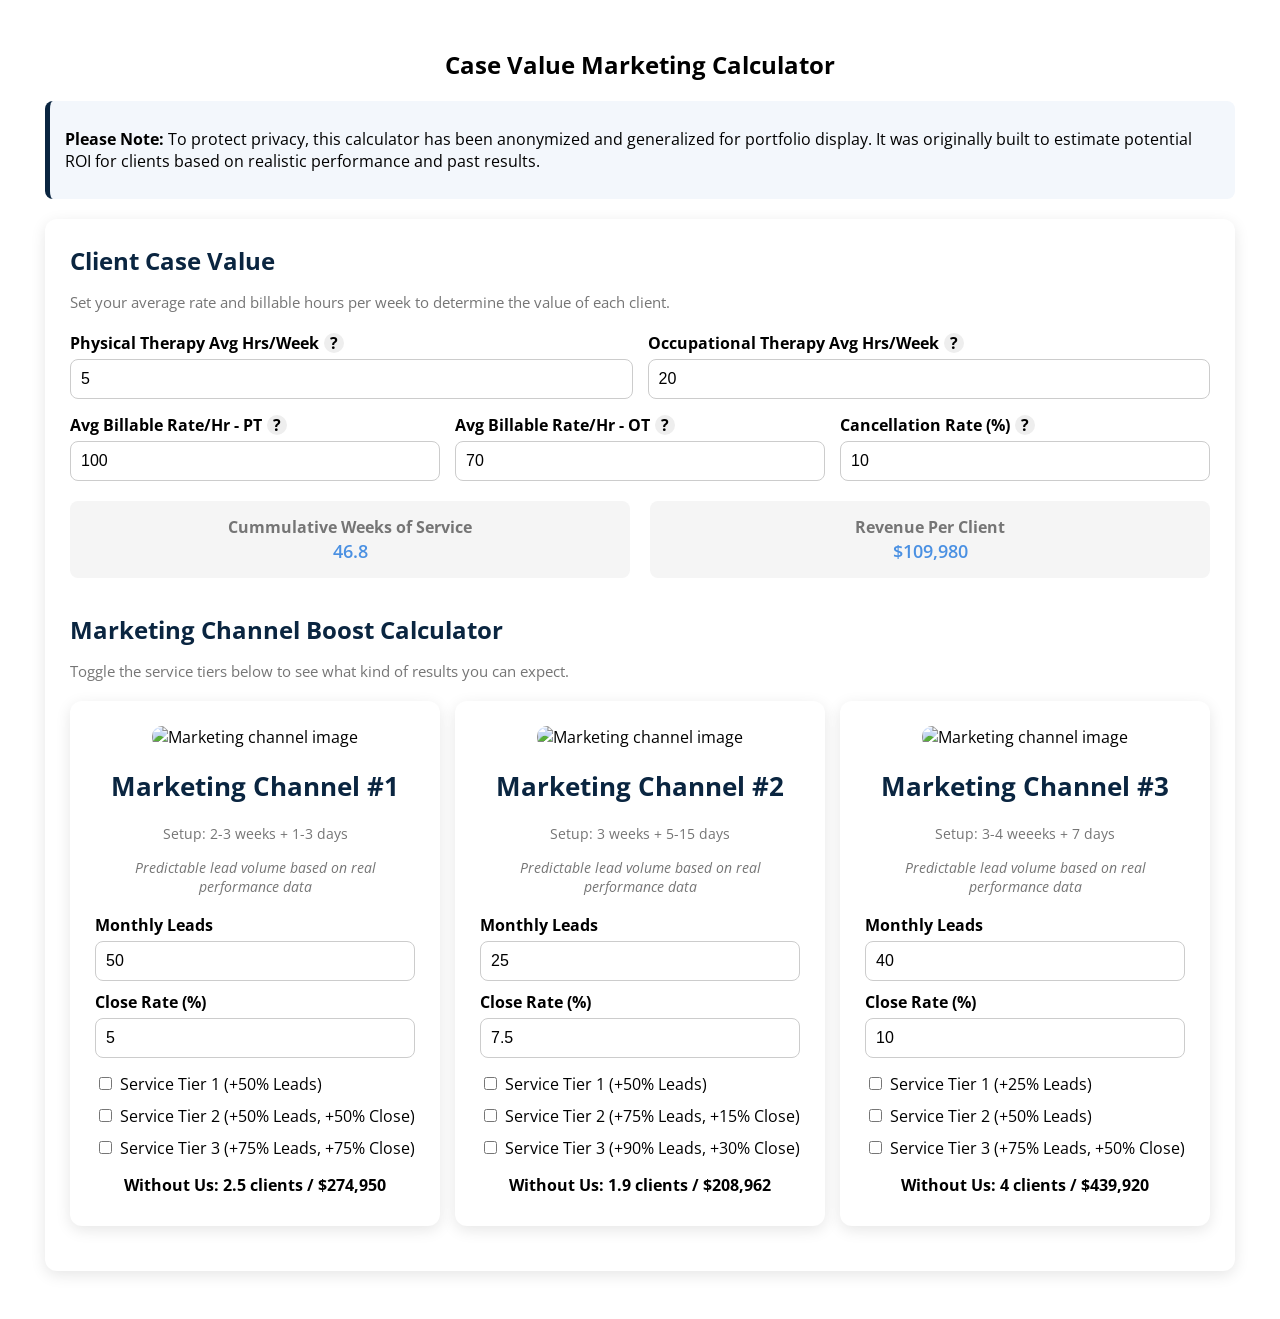
==== projects/case-value-marketing-calculator/index.html @ 962901e9 "initial commit" ====
<!DOCTYPE html>
<html lang="en">
<head>
  <meta charset="UTF-8">
  <meta name="viewport" content="width=device-width, initial-scale=1.0">

  <title>Case Value Marketing Calculator</title>

  <link rel="stylesheet" href="index.css">

  <!-- Google Font (Open Sans) -->
  <link rel="preconnect" href="https://fonts.googleapis.com">
  <link rel="preconnect" href="https://fonts.gstatic.com" crossorigin>
  <link href="https://fonts.googleapis.com/css2?family=Open+Sans:ital,wght@0,300..800;1,300..800&display=swap" rel="stylesheet">
</head>
<body>

  <div class="roi-calc">
    <h2 class="calc-title">Case Value Marketing Calculator</h2>
    <div class="note">
      <p><strong>Please Note: </strong>To protect privacy, this calculator has been anonymized and generalized for portfolio display. It was originally built to estimate potential ROI for clients based on realistic performance and past results.</p>
    </div>

    <div class="case-value card">
      <h3 class="inner-calc-title">Client Case Value</h3>
      <p class="inner-calc-subtitle muted">Set your average rate and billable hours per week to determine the value of each client.</p>
      <div class="inputs grid">
        <div class="input-row">
          <label>Physical Therapy Avg Hrs/Week
            <span class="tooltip hint">?<span class="hint-text">Your weekly direct therapy hours per client. Adjust to match your current numbers.</span></span>
          </label>
          <input type="number" id="hrsService1" value="5" min="0">
        </div>
        <div class="input-row">
          <label>Occupational Therapy Avg Hrs/Week
            <span class="tooltip hint">?<span class="hint-text">Your weekly direct therapy hours per client. Adjust to match your current numbers.</span></span>
          </label>
          <input type="number" id="hrsService2" value="20" min="0">
        </div>
        <div class="input-row">
          <label>Avg Billable Rate/Hr - PT
            <span class="tooltip hint">?<span class="hint-text">Enter your average rate per hour for PT services.</span></span>
          </label>
          <input type="number" id="billableRate1" value="100" min="0">
        </div>
        <div class="input-row">
          <label>Avg Billable Rate/Hr - OT
            <span class="tooltip hint">?<span class="hint-text">Enter your average rate per hour for OT services.</span></span>
          </label>
          <input type="number" id="billableRate2" value="70" min="0">
        </div>
        <div class="input-row">
          <label>Cancellation Rate (%)
            <span class="tooltip hint">?<span class="hint-text">Percent of sessions lost to cancellations, no-shows or holidays.</span></span>
          </label>
          <input type="number" id="cancelRate" value="10" min="0" max="100" step="1">
        </div>
      </div>
      <div class="results grid">
        <div class="result-box">
          <p>Cummulative Weeks of Service</p>
          <span id="weeksService" class="highlight">46.8</span>
        </div>
        <div class="result-box">
          <p>Revenue Per Client</p>
          <span id="caseRevenue" class="highlight">$109,980</span>
        </div>
      </div>
      <div class="marketing-roi">
        <h3 class="inner-calc-title">Marketing Channel Boost Calculator</h3>
        <p class="inner-calc-subtitle muted">Toggle the service tiers below to see what kind of results you can expect.</p>
        <div class="channels grid">
          <div class="channel-tile card" data-channel="channel1">
            <img src="/images/placeholder-cold-1.jpg" alt="Marketing channel image" class="channel-img">
            <h4 class="channel-title">Marketing Channel #1</h4>
            <p class="channel-subtitle muted">Setup: 2-3 weeks + 1-3 days</p>
            <p class="channel-subtitle muted">Predictable lead volume based on real performance data</p>
            <div class="input-row input-row-leads">
              <label>Monthly Leads
                <span class="tooltip hint">?<span class="hint-text">Expected leads without our boost. Adjust freely.</span></span>
              </label>
              <input type="number" class="leads" value="50" min="0">
            </div>
            <div class="input-row input-row-close">
              <label>Close Rate (%)
                <span class="tooltip hint">?<span class="hint-text">Base % of leads that become clients.</span></span>
              </label>
              <input type="number" class="closeRate" value="5" min="0" max="100" step="0.1">
            </div>
            <div class="toggles">
              <label><input type="checkbox" class="toggle-ads">Service Tier 1 (+50% Leads)</label>
              <label><input type="checkbox" class="toggle-sales">Service Tier 2 (+50% Leads, +50% Close)</label>
              <label><input type="checkbox" class="toggle-auto">Service Tier 3 (+75% Leads, +75% Close)</label>
            </div>
            <div class="comparison">
              <p>Without Us: <span class="without clients">2 clients</span> / <span class="without revenue">$219,960</span></p>
              <p>With Us: <span class="with clients highlight">2 clients</span> / <span class="with revenue highlight">$219,960</span></p>
            </div>
          </div>
          <div class="channel-tile card" data-channel="channel2">
            <img src="/images/placeholder-cold-2.jpg" alt="Marketing channel image" class="channel-img">
            <h4 class="channel-title">Marketing Channel #2</h4>
            <p class="channel-subtitle muted">Setup: 3 weeks + 5-15 days</p>
            <p class="channel-subtitle muted">Predictable lead volume based on real performance data</p>
            <div class="input-row input-row-leads">
              <label>Monthly Leads
                <span class="tooltip hint">?<span class="hint-text">Expected leads without our boost. Adjust freely.</span></span>
              </label>
              <input type="number" class="leads" value="25" min="0">
            </div>
            <div class="input-row input-row-close">
              <label>Close Rate (%)
                <span class="tooltip hint">?<span class="hint-text">Base % of leads that become clients.</span></span>
              </label>
              <input type="number" class="closeRate" value="7.5" min="0" max="100" step="0.1">
            </div>
            <div class="toggles">
              <label><input type="checkbox" class="toggle-ads">Service Tier 1 (+50% Leads)</label>
              <label><input type="checkbox" class="toggle-sales">Service Tier 2 (+75% Leads, +15% Close)</label>
              <label><input type="checkbox" class="toggle-auto">Service Tier 3 (+90% Leads, +30% Close)</label>
            </div>
            <div class="comparison">
              <p>Without Us: <span class="without clients">2 clients</span> / <span class="without revenue">$219,960</span></p>
              <p>With Us: <span class="with clients highlight">2 clients</span> / <span class="with revenue highlight">$219,960</span></p>
            </div>
          </div>
          <div class="channel-tile card" data-channel="channel3">
            <img src="/images/placeholder-cold-3.jpg" alt="Marketing channel image" class="channel-img">
            <h4 class="channel-title">Marketing Channel #3</h4>
            <p class="channel-subtitle muted">Setup: 3-4 weeeks + 7 days</p>
            <p class="channel-subtitle muted">Predictable lead volume based on real performance data</p>
            <div class="input-row input-row-leads">
              <label>Monthly Leads
                <span class="tooltip hint">?<span class="hint-text">Expected leads without our boost. Adjust freely.</span></span>
              </label>
              <input type="number" class="leads" value="40" min="0">
            </div>
            <div class="input-row input-row-close">
              <label>Close Rate (%)
                <span class="tooltip hint">?<span class="hint-text">Base % of leads that become clients.</span></span>
              </label>
              <input type="number" class="closeRate" value="10" min="0" max="100" step="0.1">
            </div>
            <div class="toggles">
              <label><input type="checkbox" class="toggle-ads">Service Tier 1 (+25% Leads)</label>
              <label><input type="checkbox" class="toggle-sales">Service Tier 2 (+50% Leads)</label>
              <label><input type="checkbox" class="toggle-auto">Service Tier 3 (+75% Leads, +50% Close)</label>
            </div>
            <div class="comparison">
              <p>Without Us: <span class="without clients">2 clients</span> / <span class="without revenue">$219,960</span></p>
              <p>With Us: <span class="with clients highlight">2 clients</span> / <span class="with revenue highlight">$219,960</span></p>
            </div>
          </div>
        </div>
      </div>
    </div>
  </div>

  <script src="index.js"></script>
  
</body>
</html>
---- projects/case-value-marketing-calculator/index.css ----
.roi-calc { font-family: 'Open Sans', sans-serif; max-width: 1190px; margin: 0 auto; padding: 20px; }

.calc-title { text-align: center; /* color: #2D72D9; */ }
/* .sub-calc-title { display: none; } */
.inner-calc-title { font-size: 1.5rem; margin-top: 35px; }
p.inner-calc-subtitle { margin-bottom: 20px; font-size: 0.95em; }
.case-value > .inner-calc-title { margin-top: 0; }

.note { background: #F3F7FC; border-left: 5px solid #0A2540; padding: 15px; margin-bottom: 20px; border-radius: 8px; }
.note p:first-of-type { margin-top: 12px; }
.note p:last-of-type { margin-bottom: 12px; }

.card { background: white; border-radius: 12px; padding: 25px; box-shadow: 0 4px 15px rgba(0,0,0,0.1); margin-bottom: 20px; }
h3 { color: #0A2540; margin-bottom: 15px; }
.grid { display: grid; gap: 15px; }
.inputs.grid { grid-template-columns: repeat(6, 1fr); /* grid-template-columns: repeat(auto-fit, minmax(300px, 1fr)); */ }
.input-row { display: flex; flex-direction: column; }
.input-row-close { margin-top: 10px; }
.input-row:first-of-type { grid-column: 1 / 4; }
.input-row:nth-of-type(2) { grid-column: 4 / 7; }
.input-row:nth-of-type(3) { grid-column: 1 / 3; }
.input-row:nth-of-type(4) { grid-column: 3 / 5; }
.input-row:nth-of-type(5) { grid-column: 5 / 7; }
.input-row label { font-weight: bold; margin-bottom: 5px; display: flex; align-items: center; gap: 5px; }
.input-row input { padding: 10px; border: 1px solid #ccc; border-radius: 8px; font-size: 16px; }
.static span { padding: 10px; background: #f5f5f5; border-radius: 8px; display: block; }

.results.grid { grid-template-columns: repeat(auto-fit, minmax(49%, 1fr)); gap: 20px; margin-top: 20px; }
.result-box { background: #F5F5F5; padding: 15px; border-radius: 8px; text-align: center; }
/* .result-box:first-of-type { display: none; } */
.result-box p { margin: 0; color: #757575; font-weight: bold; }
.result-box span { font-size: 1.15rem; font-weight: 600; }

.highlight { color: #4A90E2; animation: fadeIn 0.5s; }
.muted { color: #757575; font-size: 0.9em; }

.channels.grid { grid-template-columns: repeat(auto-fit, minmax(300px, 1fr)); }
.channel-tile { text-align: center; transition: transform 0.3s; }
.channel-tile:hover { transform: scale(1.05); }
.channel-img { width: 100%; height: 150px; object-fit: cover; margin-bottom: 10px; }
.channels .channel-img { border-radius: 10px; }
.channel-title { margin-block: 10px 20px; font-size: 26px; color: #0A2540; }
.channel-subtitle:first-of-type { margin-bottom: 5px; }
.channel-subtitle:last-of-type { margin-bottom: 18px; font-style: italic; }

.toggles { display: flex; flex-direction: column; gap: 10px; margin: 15px 0; }
.toggles label { display: flex; align-items: center; gap: 5px; text-align: left; cursor: pointer; }
.disabled { opacity: 0.5; }
.comparison p { margin: 5px 0; font-weight: bold; }
.with { color: #4A90E2; }

.tooltip { background: #eee; border-radius: 50%; width: 20px; height: 20px; display: flex; align-items: center; justify-content: center; cursor: help; }
.hint { position: relative; }
.hint-text { display: none; position: absolute; top: 25px; left: -100px; width: 200px; font-weight: 400; background: #333; color: white; padding: 10px; border-radius: 8px; z-index: 10; }
.hint:hover .hint-text { display: block; }
.marketing-roi .tooltip.hint { display: none; } /* channel boost tooltips */

@keyframes fadeIn { from { opacity: 0; } to { opacity: 1; } }

@media screen and (max-width: 768px) {
  .roi-calc { padding: 10px; }
  .inputs.grid { grid-template-columns: 1fr; }
  .inputs.grid .input-row { grid-column: auto; }
  .results.grid { grid-template-columns: 1fr; }
  .channel-img { height: 120px; }
  .toggles label { text-align: left; }
}
@media screen and (max-width: 767px) {
  .card { padding: 20px; }
}
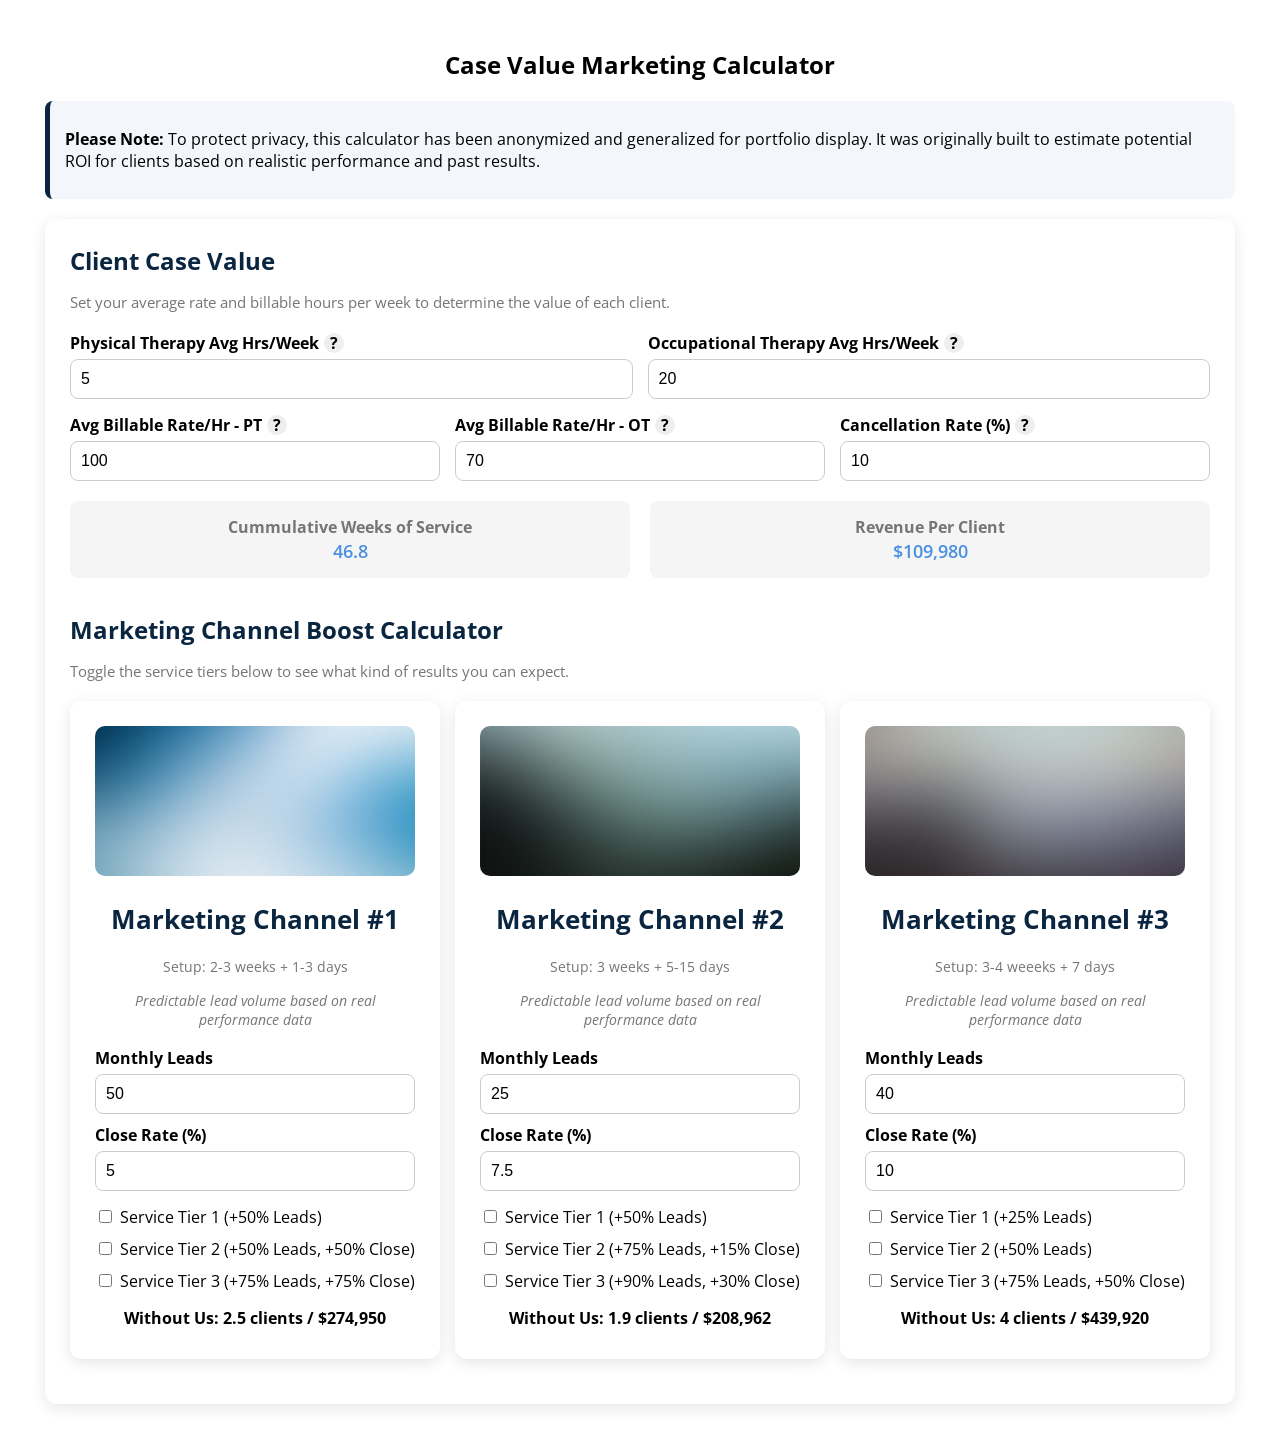
==== commit 77dc470e: "update projects images" ====
--- a/projects/case-value-marketing-calculator/index.html
+++ b/projects/case-value-marketing-calculator/index.html
@@ -71,7 +71,7 @@
         <p class="inner-calc-subtitle muted">Toggle the service tiers below to see what kind of results you can expect.</p>
         <div class="channels grid">
           <div class="channel-tile card" data-channel="channel1">
-            <img src="/images/placeholder-cold-1.jpg" alt="Marketing channel image" class="channel-img">
+            <img src="images/placeholder-cold-1.jpg" alt="Marketing channel image" class="channel-img">
             <h4 class="channel-title">Marketing Channel #1</h4>
             <p class="channel-subtitle muted">Setup: 2-3 weeks + 1-3 days</p>
             <p class="channel-subtitle muted">Predictable lead volume based on real performance data</p>
@@ -98,7 +98,7 @@
             </div>
           </div>
           <div class="channel-tile card" data-channel="channel2">
-            <img src="/images/placeholder-cold-2.jpg" alt="Marketing channel image" class="channel-img">
+            <img src="images/placeholder-cold-2.jpg" alt="Marketing channel image" class="channel-img">
             <h4 class="channel-title">Marketing Channel #2</h4>
             <p class="channel-subtitle muted">Setup: 3 weeks + 5-15 days</p>
             <p class="channel-subtitle muted">Predictable lead volume based on real performance data</p>
@@ -125,7 +125,7 @@
             </div>
           </div>
           <div class="channel-tile card" data-channel="channel3">
-            <img src="/images/placeholder-cold-3.jpg" alt="Marketing channel image" class="channel-img">
+            <img src="images/placeholder-cold-3.jpg" alt="Marketing channel image" class="channel-img">
             <h4 class="channel-title">Marketing Channel #3</h4>
             <p class="channel-subtitle muted">Setup: 3-4 weeeks + 7 days</p>
             <p class="channel-subtitle muted">Predictable lead volume based on real performance data</p>
